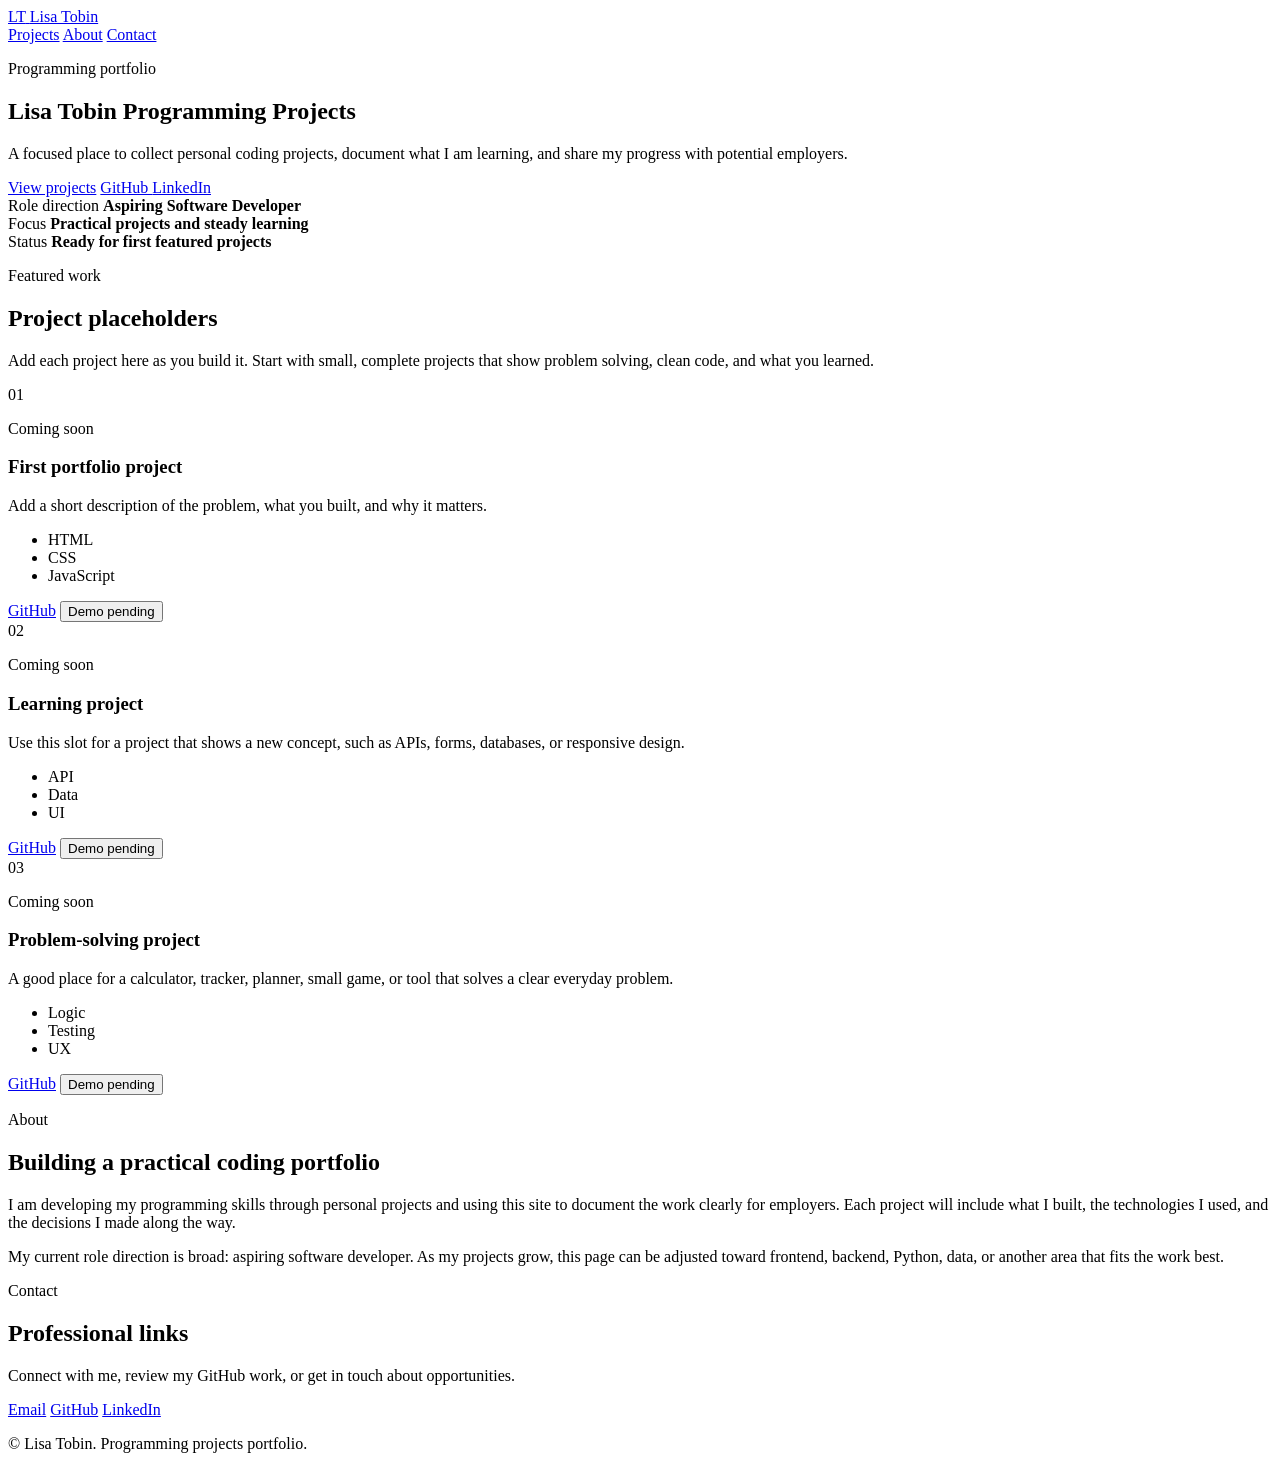
==== index.html @ aeccef04 "Create index.html" ====
<!DOCTYPE html>
<html lang="en">
  <head>
    <meta charset="UTF-8" />
    <meta name="viewport" content="width=device-width, initial-scale=1.0" />
    <meta
      name="description"
      content="Lisa Tobin's programming projects portfolio for employers, LinkedIn, and professional opportunities."
    />
    <link rel="canonical" href="https://lisa18tobin.github.io/" />
    <meta property="og:title" content="Lisa Tobin | Programming Projects" />
    <meta
      property="og:description"
      content="Lisa Tobin's programming projects portfolio for employers, LinkedIn, and professional opportunities."
    />
    <meta property="og:type" content="website" />
    <meta property="og:url" content="https://lisa18tobin.github.io/" />
    <title>Lisa Tobin | Programming Projects</title>
    <link rel="stylesheet" href="styles.css" />
  </head>
  <body>
    <header class="site-header">
      <a class="brand" href="#top" aria-label="Lisa Tobin programming projects home">
        <span class="brand-mark">LT</span>
        <span>Lisa Tobin</span>
      </a>

      <nav class="site-nav" aria-label="Primary navigation">
        <a href="#projects">Projects</a>
        <a href="#about">About</a>
        <a href="#contact">Contact</a>
      </nav>
    </header>

    <main id="top">
      <section class="hero" aria-labelledby="hero-title">
        <div class="hero-media" aria-hidden="true"></div>
        <div class="hero-content">
          <p class="eyebrow">Programming portfolio</p>
          <h1 id="hero-title">Lisa Tobin Programming Projects</h1>
          <p class="hero-copy">
            A focused place to collect personal coding projects, document what I am
            learning, and share my progress with potential employers.
          </p>

          <div class="hero-actions" aria-label="Professional links">
            <a class="button primary" href="#projects">View projects</a>
            <a
              class="button secondary"
              href="https://github.com/lisa18tobin"
              target="_blank"
              rel="noreferrer"
            >
              GitHub
            </a>
            <a
              class="button secondary"
              href="https://www.linkedin.com/in/lisajoantobin/"
              target="_blank"
              rel="noreferrer"
            >
              LinkedIn
            </a>
          </div>
        </div>
      </section>

      <section class="intro-band" aria-label="Portfolio summary">
        <div>
          <span class="stat">Role direction</span>
          <strong>Aspiring Software Developer</strong>
        </div>
        <div>
          <span class="stat">Focus</span>
          <strong>Practical projects and steady learning</strong>
        </div>
        <div>
          <span class="stat">Status</span>
          <strong>Ready for first featured projects</strong>
        </div>
      </section>

      <section class="section" id="projects" aria-labelledby="projects-title">
        <div class="section-heading">
          <p class="eyebrow">Featured work</p>
          <h2 id="projects-title">Project placeholders</h2>
          <p>
            Add each project here as you build it. Start with small, complete projects
            that show problem solving, clean code, and what you learned.
          </p>
        </div>

        <div class="project-grid">
          <article class="project-card">
            <div class="project-preview">
              <span>01</span>
            </div>
            <div class="project-body">
              <p class="project-type">Coming soon</p>
              <h3>First portfolio project</h3>
              <p>
                Add a short description of the problem, what you built, and why it
                matters.
              </p>
              <ul class="tag-list" aria-label="Suggested technologies">
                <li>HTML</li>
                <li>CSS</li>
                <li>JavaScript</li>
              </ul>
              <div class="project-links">
                <a href="https://github.com/lisa18tobin" target="_blank" rel="noreferrer">GitHub</a>
                <button type="button" data-note="Add a live demo link once the project is deployed.">
                  Demo pending
                </button>
              </div>
            </div>
          </article>

          <article class="project-card">
            <div class="project-preview">
              <span>02</span>
            </div>
            <div class="project-body">
              <p class="project-type">Coming soon</p>
              <h3>Learning project</h3>
              <p>
                Use this slot for a project that shows a new concept, such as APIs,
                forms, databases, or responsive design.
              </p>
              <ul class="tag-list" aria-label="Suggested technologies">
                <li>API</li>
                <li>Data</li>
                <li>UI</li>
              </ul>
              <div class="project-links">
                <a href="https://github.com/lisa18tobin" target="_blank" rel="noreferrer">GitHub</a>
                <button type="button" data-note="Replace this button with the project demo URL later.">
                  Demo pending
                </button>
              </div>
            </div>
          </article>

          <article class="project-card">
            <div class="project-preview">
              <span>03</span>
            </div>
            <div class="project-body">
              <p class="project-type">Coming soon</p>
              <h3>Problem-solving project</h3>
              <p>
                A good place for a calculator, tracker, planner, small game, or tool
                that solves a clear everyday problem.
              </p>
              <ul class="tag-list" aria-label="Suggested technologies">
                <li>Logic</li>
                <li>Testing</li>
                <li>UX</li>
              </ul>
              <div class="project-links">
                <a href="https://github.com/lisa18tobin" target="_blank" rel="noreferrer">GitHub</a>
                <button type="button" data-note="When ready, add screenshots and replace this placeholder.">
                  Demo pending
                </button>
              </div>
            </div>
          </article>
        </div>
      </section>

      <section class="section about-section" id="about" aria-labelledby="about-title">
        <div class="section-heading compact">
          <p class="eyebrow">About</p>
          <h2 id="about-title">Building a practical coding portfolio</h2>
        </div>
        <div class="about-copy">
          <p>
            I am developing my programming skills through personal projects and using
            this site to document the work clearly for employers. Each project will
            include what I built, the technologies I used, and the decisions I made
            along the way.
          </p>
          <p>
            My current role direction is broad: aspiring software developer. As my
            projects grow, this page can be adjusted toward frontend, backend, Python,
            data, or another area that fits the work best.
          </p>
        </div>
      </section>

      <section class="section contact-section" id="contact" aria-labelledby="contact-title">
        <div>
          <p class="eyebrow">Contact</p>
          <h2 id="contact-title">Professional links</h2>
          <p>
            Connect with me, review my GitHub work, or get in touch about opportunities.
          </p>
        </div>
        <div class="contact-links">
          <a href="mailto:lisa18tobin@gmail.com">Email</a>
          <a href="https://github.com/lisa18tobin" target="_blank" rel="noreferrer">GitHub</a>
          <a href="https://www.linkedin.com/in/lisajoantobin/" target="_blank" rel="noreferrer">
            LinkedIn
          </a>
        </div>
      </section>
    </main>

    <footer class="site-footer">
      <p>&copy; <span id="year"></span> Lisa Tobin. Programming projects portfolio.</p>
    </footer>

    <script src="script.js"></script>
  </body>
</html>
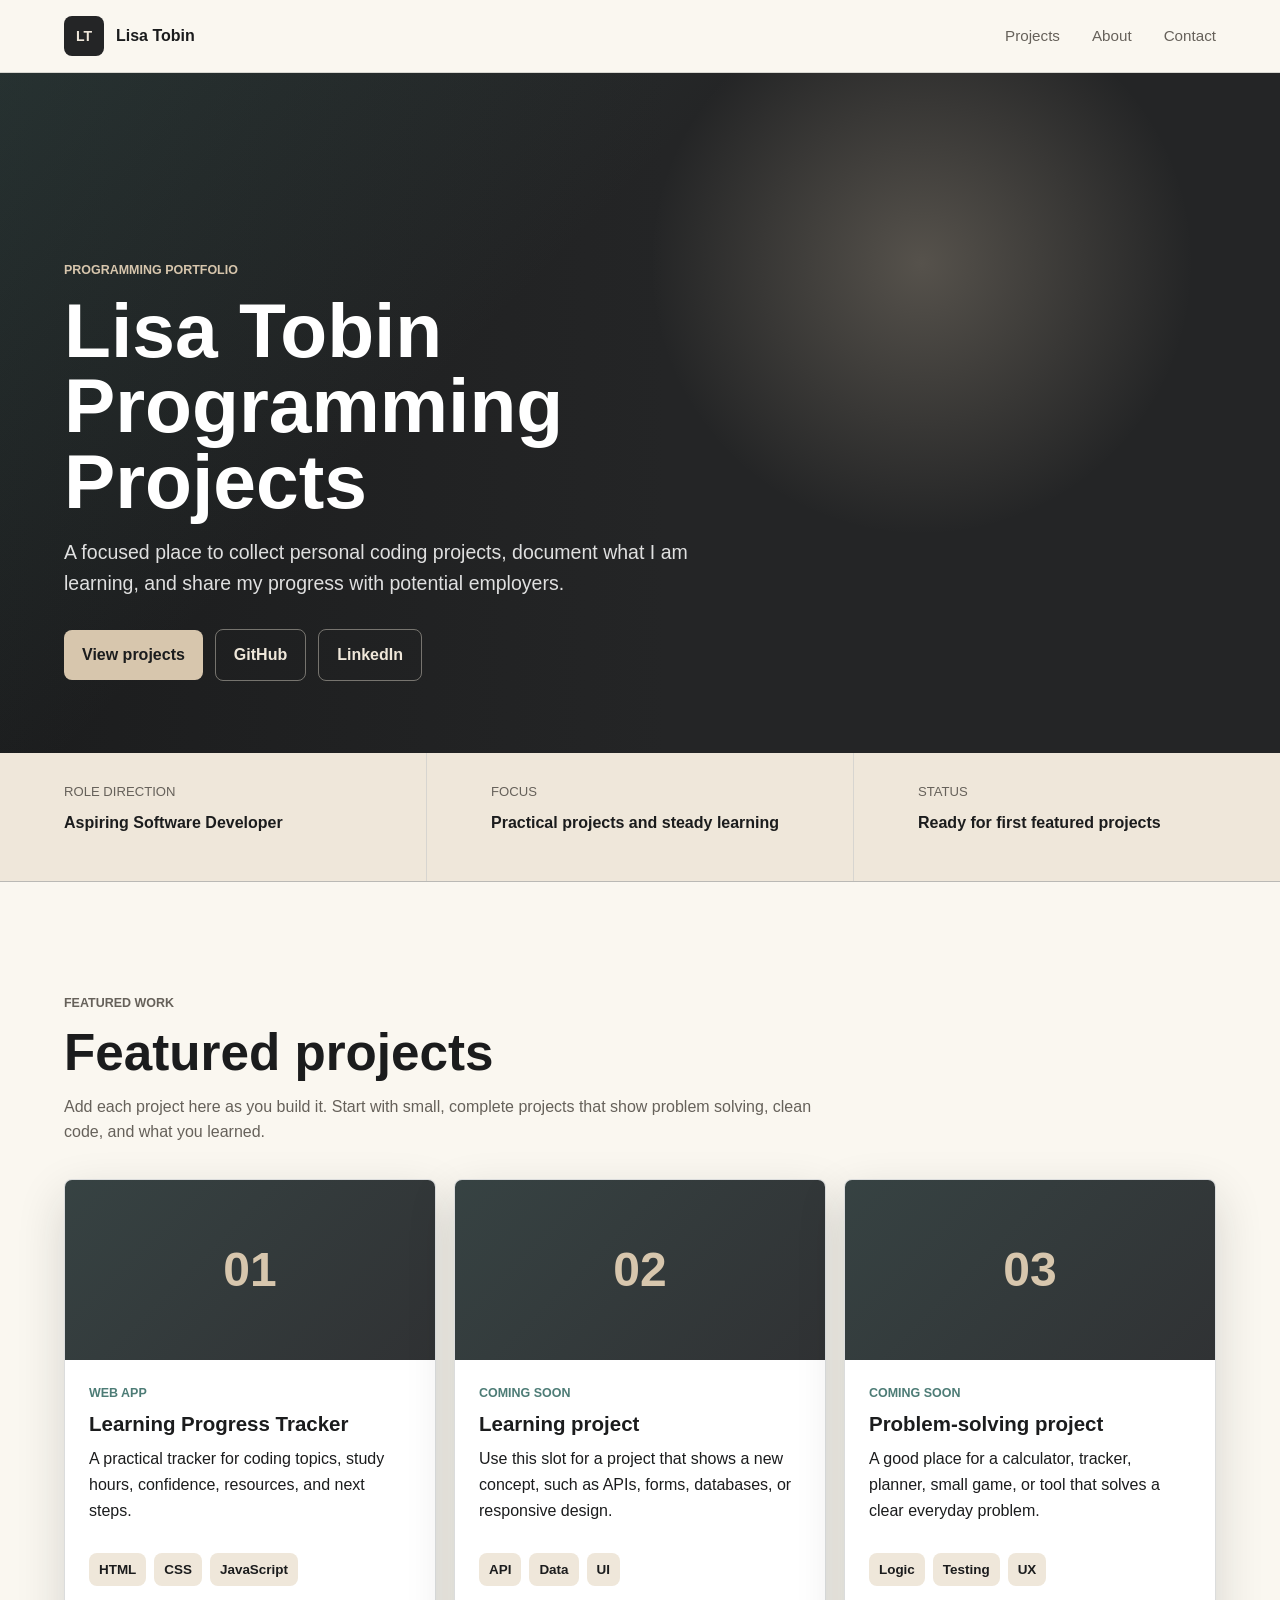
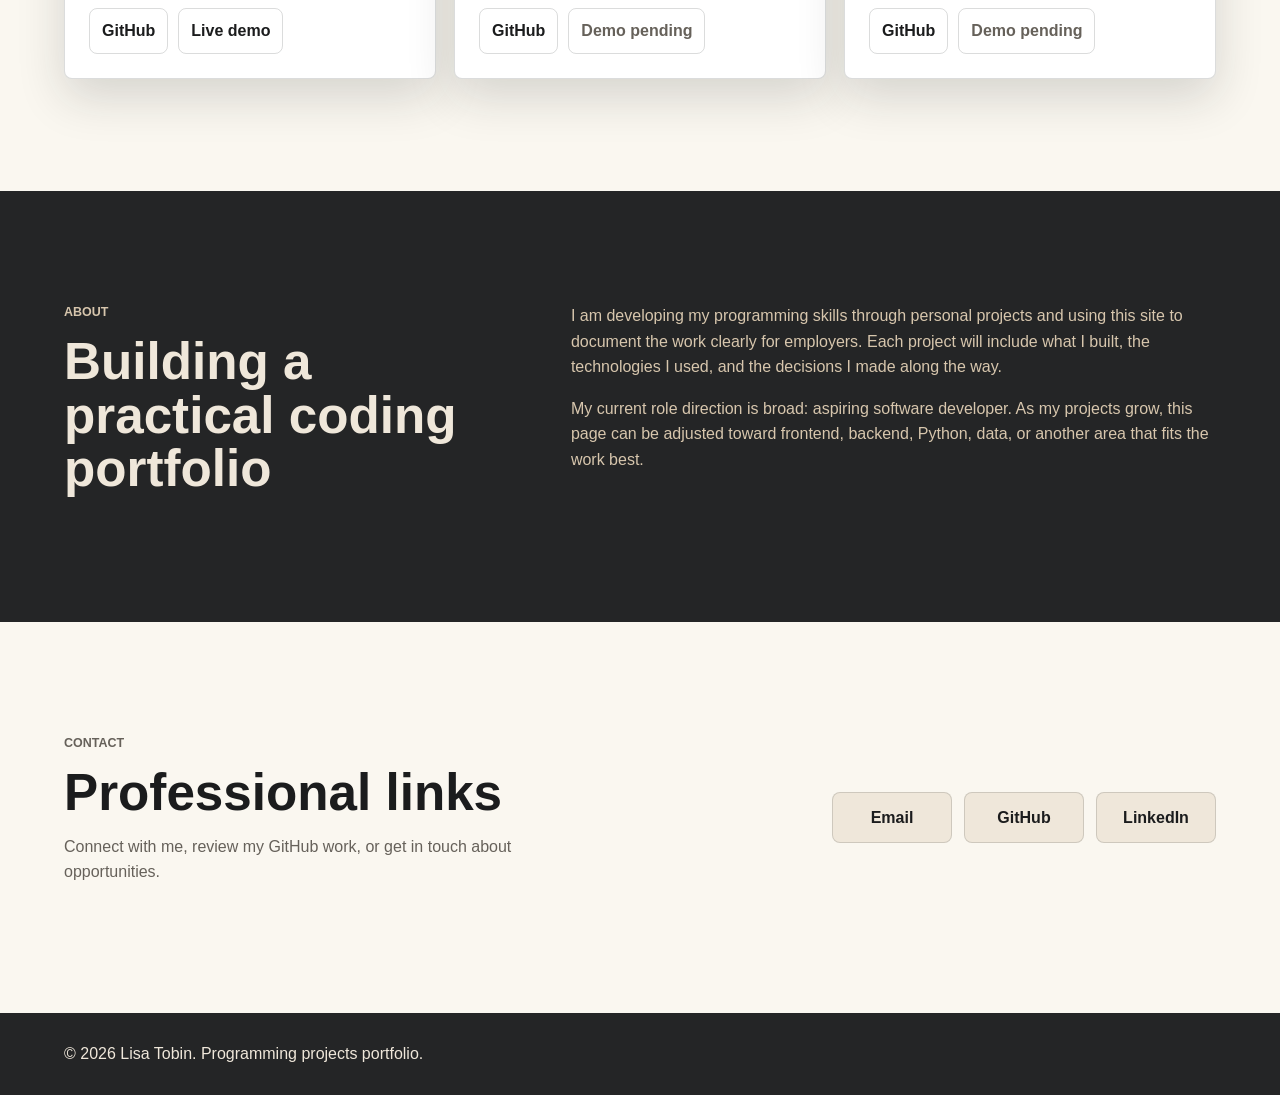
==== commit a20e4f17: "Update portfolio with learning tracker" ====
--- a/index.html
+++ b/index.html
@@ -83,7 +83,7 @@
       <section class="section" id="projects" aria-labelledby="projects-title">
         <div class="section-heading">
           <p class="eyebrow">Featured work</p>
-          <h2 id="projects-title">Project placeholders</h2>
+          <h2 id="projects-title">Featured projects</h2>
           <p>
             Add each project here as you build it. Start with small, complete projects
             that show problem solving, clean code, and what you learned.
@@ -96,11 +96,11 @@
               <span>01</span>
             </div>
             <div class="project-body">
-              <p class="project-type">Coming soon</p>
-              <h3>First portfolio project</h3>
+              <p class="project-type">Web app</p>
+              <h3>Learning Progress Tracker</h3>
               <p>
-                Add a short description of the problem, what you built, and why it
-                matters.
+                A practical tracker for coding topics, study hours, confidence,
+                resources, and next steps.
               </p>
               <ul class="tag-list" aria-label="Suggested technologies">
                 <li>HTML</li>
@@ -109,9 +109,7 @@
               </ul>
               <div class="project-links">
                 <a href="https://github.com/lisa18tobin" target="_blank" rel="noreferrer">GitHub</a>
-                <button type="button" data-note="Add a live demo link once the project is deployed.">
-                  Demo pending
-                </button>
+                <a href="learning-tracker/index.html">Live demo</a>
               </div>
             </div>
           </article>
--- a/styles.css
+++ b/styles.css
@@ -0,0 +1,427 @@
+:root {
+  --charcoal: #242526;
+  --charcoal-2: #303234;
+  --ink: #1b1c1d;
+  --beige: #d7c6ad;
+  --beige-light: #efe7da;
+  --paper: #faf7f0;
+  --muted: #66615a;
+  --line: rgba(36, 37, 38, 0.16);
+  --accent: #4d7c76;
+  --white: #ffffff;
+  --shadow: 0 18px 48px rgba(27, 28, 29, 0.16);
+}
+
+* {
+  box-sizing: border-box;
+}
+
+html {
+  scroll-behavior: smooth;
+}
+
+body {
+  margin: 0;
+  font-family: Arial, Helvetica, sans-serif;
+  color: var(--ink);
+  background: var(--paper);
+  line-height: 1.6;
+}
+
+a {
+  color: inherit;
+}
+
+.site-header {
+  position: sticky;
+  top: 0;
+  z-index: 10;
+  display: flex;
+  align-items: center;
+  justify-content: space-between;
+  gap: 24px;
+  min-height: 72px;
+  padding: 16px clamp(20px, 5vw, 72px);
+  background: rgba(250, 247, 240, 0.92);
+  border-bottom: 1px solid var(--line);
+  backdrop-filter: blur(12px);
+}
+
+.brand,
+.site-nav,
+.hero-actions,
+.project-links,
+.contact-links,
+.tag-list {
+  display: flex;
+  align-items: center;
+}
+
+.brand {
+  gap: 12px;
+  font-weight: 700;
+  text-decoration: none;
+}
+
+.brand-mark {
+  display: grid;
+  place-items: center;
+  width: 40px;
+  height: 40px;
+  color: var(--beige-light);
+  background: var(--charcoal);
+  border-radius: 8px;
+  font-size: 0.88rem;
+}
+
+.site-nav {
+  gap: clamp(14px, 3vw, 32px);
+  color: var(--muted);
+  font-size: 0.95rem;
+}
+
+.site-nav a {
+  text-decoration: none;
+}
+
+.site-nav a:hover,
+.project-links a:hover,
+.contact-links a:hover {
+  color: var(--accent);
+}
+
+.hero {
+  position: relative;
+  min-height: min(680px, calc(100vh - 72px));
+  display: grid;
+  align-items: end;
+  padding: clamp(72px, 12vw, 132px) clamp(20px, 5vw, 72px) clamp(40px, 7vw, 72px);
+  overflow: hidden;
+  color: var(--white);
+  background: var(--charcoal);
+}
+
+.hero-media {
+  position: absolute;
+  inset: 0;
+  background:
+    radial-gradient(circle at 72% 28%, rgba(215, 198, 173, 0.28), transparent 26%),
+    linear-gradient(135deg, rgba(77, 124, 118, 0.22), transparent 38%),
+    linear-gradient(90deg, rgba(27, 28, 29, 0.94), rgba(36, 37, 38, 0.74) 52%, rgba(36, 37, 38, 0.62));
+}
+
+.hero-content {
+  position: relative;
+  max-width: 760px;
+}
+
+.eyebrow {
+  margin: 0 0 12px;
+  color: var(--accent);
+  font-size: 0.78rem;
+  font-weight: 700;
+  letter-spacing: 0;
+  text-transform: uppercase;
+}
+
+.hero .eyebrow {
+  color: var(--beige);
+}
+
+h1,
+h2,
+h3,
+p {
+  margin-top: 0;
+}
+
+h1 {
+  max-width: 760px;
+  margin-bottom: 18px;
+  font-size: clamp(2.4rem, 6vw, 5.6rem);
+  line-height: 0.98;
+  letter-spacing: 0;
+}
+
+h2 {
+  margin-bottom: 14px;
+  font-size: clamp(2rem, 4vw, 3.2rem);
+  line-height: 1.05;
+  letter-spacing: 0;
+}
+
+h3 {
+  margin-bottom: 10px;
+  font-size: 1.28rem;
+  line-height: 1.2;
+}
+
+.hero-copy {
+  max-width: 650px;
+  margin-bottom: 30px;
+  color: rgba(255, 255, 255, 0.86);
+  font-size: clamp(1rem, 2vw, 1.22rem);
+}
+
+.hero-actions {
+  flex-wrap: wrap;
+  gap: 12px;
+}
+
+.button,
+.contact-links a,
+.project-links a,
+.project-links button {
+  min-height: 44px;
+  display: inline-flex;
+  align-items: center;
+  justify-content: center;
+  border-radius: 8px;
+  font: inherit;
+  font-weight: 700;
+  text-decoration: none;
+  cursor: pointer;
+}
+
+.button {
+  padding: 12px 18px;
+}
+
+.primary {
+  color: var(--ink);
+  background: var(--beige);
+}
+
+.secondary {
+  color: var(--beige-light);
+  border: 1px solid rgba(239, 231, 218, 0.42);
+}
+
+.intro-band {
+  display: grid;
+  grid-template-columns: repeat(3, 1fr);
+  gap: 1px;
+  background: var(--line);
+  border-bottom: 1px solid var(--line);
+}
+
+.intro-band > div {
+  min-height: 128px;
+  padding: 28px clamp(20px, 5vw, 72px);
+  background: var(--beige-light);
+}
+
+.stat {
+  display: block;
+  margin-bottom: 8px;
+  color: var(--muted);
+  font-size: 0.82rem;
+  text-transform: uppercase;
+}
+
+.section {
+  padding: clamp(64px, 10vw, 112px) clamp(20px, 5vw, 72px);
+}
+
+.section-heading {
+  max-width: 760px;
+  margin-bottom: 34px;
+}
+
+.section-heading p,
+.about-copy,
+.contact-section p {
+  color: var(--muted);
+}
+
+.project-grid {
+  display: grid;
+  grid-template-columns: repeat(3, minmax(0, 1fr));
+  gap: 18px;
+}
+
+.project-card {
+  display: flex;
+  flex-direction: column;
+  min-height: 500px;
+  overflow: hidden;
+  background: var(--white);
+  border: 1px solid var(--line);
+  border-radius: 8px;
+  box-shadow: var(--shadow);
+}
+
+.project-preview {
+  display: grid;
+  place-items: center;
+  min-height: 180px;
+  background:
+    linear-gradient(135deg, rgba(77, 124, 118, 0.22), transparent),
+    var(--charcoal-2);
+}
+
+.project-preview span {
+  color: var(--beige);
+  font-size: 3rem;
+  font-weight: 700;
+}
+
+.project-body {
+  display: flex;
+  flex: 1;
+  flex-direction: column;
+  padding: 24px;
+}
+
+.project-type {
+  margin-bottom: 8px;
+  color: var(--accent);
+  font-size: 0.78rem;
+  font-weight: 700;
+  text-transform: uppercase;
+}
+
+.tag-list {
+  flex-wrap: wrap;
+  gap: 8px;
+  padding: 0;
+  margin: auto 0 22px;
+  list-style: none;
+}
+
+.tag-list li {
+  padding: 6px 10px;
+  color: var(--ink);
+  background: var(--beige-light);
+  border-radius: 8px;
+  font-size: 0.84rem;
+  font-weight: 700;
+}
+
+.project-links {
+  gap: 10px;
+  flex-wrap: wrap;
+}
+
+.project-links a,
+.project-links button {
+  padding: 9px 12px;
+  color: var(--ink);
+  background: transparent;
+  border: 1px solid var(--line);
+}
+
+.project-links button {
+  color: var(--muted);
+}
+
+.project-note {
+  flex-basis: 100%;
+  margin: 4px 0 0;
+  color: var(--muted);
+  font-size: 0.9rem;
+}
+
+.about-section {
+  display: grid;
+  grid-template-columns: minmax(260px, 0.8fr) minmax(280px, 1.2fr);
+  gap: clamp(28px, 6vw, 80px);
+  background: var(--charcoal);
+  color: var(--beige-light);
+}
+
+.about-section .eyebrow,
+.about-section .about-copy {
+  color: var(--beige);
+}
+
+.compact {
+  margin-bottom: 0;
+}
+
+.about-copy p {
+  max-width: 760px;
+}
+
+.contact-section {
+  display: grid;
+  grid-template-columns: minmax(260px, 0.9fr) minmax(280px, 1.1fr);
+  gap: clamp(28px, 6vw, 80px);
+  align-items: center;
+}
+
+.contact-links {
+  justify-content: flex-end;
+  flex-wrap: wrap;
+  gap: 12px;
+}
+
+.contact-links a {
+  min-width: 120px;
+  padding: 12px 16px;
+  color: var(--ink);
+  background: var(--beige-light);
+  border: 1px solid var(--line);
+}
+
+.site-footer {
+  padding: 28px clamp(20px, 5vw, 72px);
+  color: var(--beige-light);
+  background: var(--charcoal);
+}
+
+.site-footer p {
+  margin: 0;
+}
+
+@media (max-width: 900px) {
+  .project-grid,
+  .about-section,
+  .contact-section {
+    grid-template-columns: 1fr;
+  }
+
+  .project-card {
+    min-height: 0;
+  }
+
+  .contact-links {
+    justify-content: flex-start;
+  }
+}
+
+@media (max-width: 680px) {
+  .site-header {
+    position: static;
+    align-items: flex-start;
+    flex-direction: column;
+  }
+
+  .site-nav {
+    width: 100%;
+    justify-content: space-between;
+  }
+
+  .hero {
+    min-height: auto;
+  }
+
+  .hero-media {
+    background:
+      radial-gradient(circle at 72% 22%, rgba(215, 198, 173, 0.24), transparent 30%),
+      linear-gradient(180deg, rgba(27, 28, 29, 0.9), rgba(36, 37, 38, 0.72));
+  }
+
+  .intro-band {
+    grid-template-columns: 1fr;
+  }
+
+  .intro-band > div {
+    min-height: 110px;
+  }
+
+  .button,
+  .contact-links a {
+    width: 100%;
+  }
+}
